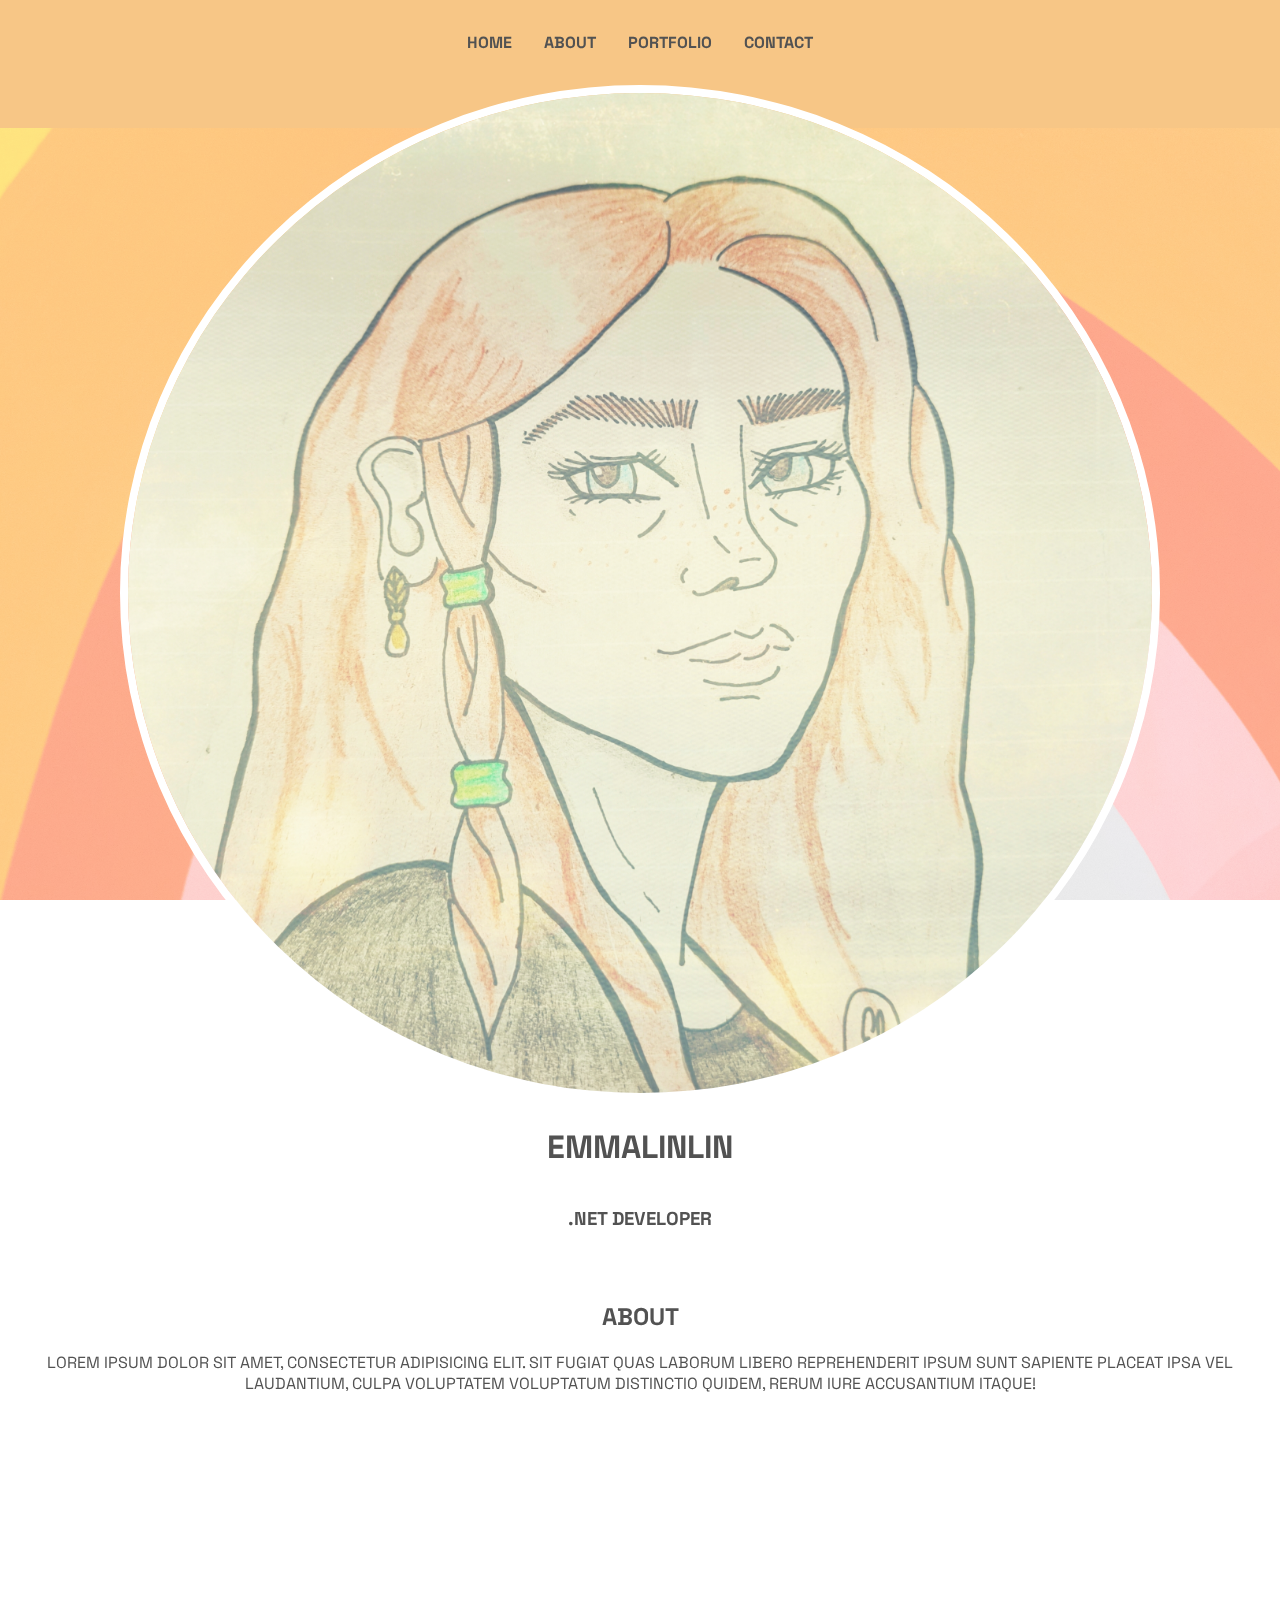
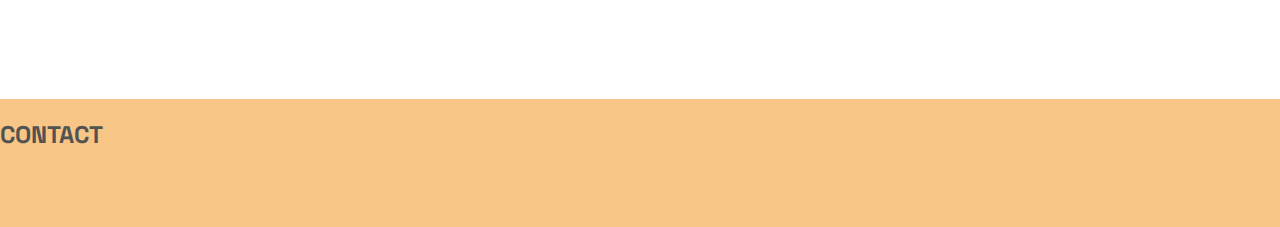
==== index.html @ 0d3c0215 "first commit" ====
<!DOCTYPE html>
<html lang="en">
<head>
    <meta charset="UTF-8">
    <meta http-equiv="X-UA-Compatible" content="IE=edge">
    <meta name="viewport" content="width=device-width, initial-scale=1.0">
    <link rel="stylesheet" href="css/stylesheet.css" />
    <title>Portfolio</title>

</head>
<body>
    <div class ="wallpaper__wrapper"></div>

    <!--Header-->
    <header>
        <div class = "header__bg"></div>

            <nav class="main__nav">
                <ul>
                    <li><a href="index.html">Home</a></li>
                    <li><a href="about.html">About</a></li>
                    <li><a href="portfolio.html">Portfolio</a></li>
                    <li><a href="contact.html">Contact</a></li>
                </ul>
            </nav>
        

        <div class="img__wrapper">
            <img 
            src="images/profile_img.jpg" 
            alt= "profile picture." 
            class ="header__img"/>
        </div>

        <div class="header__text">
            <h1>EmmaLinLin</h1>
            <h3>.NET Developer</h3>
        </div>
    </header>
    <!--Section-->
    <section class="about">
        <p>
            <h2>About</h2>
            Lorem ipsum dolor sit amet, consectetur adipisicing elit. 
            Sit fugiat quas laborum libero reprehenderit ipsum sunt sapiente 
            placeat ipsa vel laudantium, culpa voluptatem voluptatum distinctio quidem, 
            rerum iure accusantium itaque!
        </p>
    </section>

    <footer>
        <div class ="footer__wrapper">
            <h2>Contact</h2>

        </div>
    </footer>
    
</body>
</html>
---- css/stylesheet.css ----
@import url('https://fonts.googleapis.com/css2?family=Space+Grotesk:wght@400;700&display=swap');

:root{
--clr-primary: rgb(255, 255, 255);
--clr-primary-dark: rgb(82, 82, 82);
--clr-secondary-light: rgb(247, 198, 134);
--clr-accent: rgba(239, 255, 9, 0.705);
}

body{
    margin: 0;
    padding: 0;
    font-family: 'Space Grotesk', sans-serif;
    text-transform: uppercase;
    color:var(--clr-primary-dark);
}

.header__bg{
    background-color: var(--clr-secondary-light);
    position: absolute;
    height: 8rem;
    width: 100%;
    z-index: -1;
}

/* fetched from: https://unsplash.com/photos/wHddViTmSvA */
.wallpaper__wrapper{
    background: url("../images/wallpaper.jpg");
    background-size: cover;
    width: 100%;
    height: 100vh;
    margin: 0 auto;
    z-index: -10;
    opacity: 0.5;
    position: fixed;
}

.img__wrapper {
    width: max-content;
    margin: 0 auto;
  }

.header__img{
    width:80vw;
    height:auto;
    border-radius: 50%;
    border: 0.5em solid var(--clr-primary);
}

.header__text{
    display:flex;
    flex-direction: column;
    text-align:center;
}

.main__nav ul{
    margin: 0;
    padding: 0;
    list-style-type: none;
}

.main__nav{
    padding: 2em 2em;
}
.main__nav ul {
    display: flex;
    justify-content: center;
    gap: 2em;
  }

 a {
    color: var(--clr-primary-dark);
    font-weight: bold;
    text-decoration: none;
  }

 a:hover, a:focus {
    color: var(--clr-accent);
    cursor: pointer;
}

.about{
    display:flex;
    flex-direction:column;
    text-align: center;
    padding: 0;
    margin: 0;
    height: 50vh;
    width: 100%;
}

.portfolio{
    display:flex;
    flex-direction:column;
    text-align: center;
    padding: 0;
    margin: 0;
    height: 50vh;
    width: 100%;
}

.gameplay{
    text-align: center;
}

#game{
    margin:auto;
    width:500px;
    height: 200px;
    border: 1px solid black;
}

#character{
    width:20px;
    height:50px;
    background-color:black;
    position:relative;
    top:150px;
}

#block{
    width:20px;
    height:20px;
    background-color:black;
    position:relative;
    top:130px;
    left:480px;
    animation: block 1s;
}
@keyframes block{
    0%{left:480px;}
    100%{left:-40px;}
}

.footer__wrapper{
    background-color: var(--clr-secondary-light);
    position: absolute;
    height: 8rem;
    width: 100%;
}
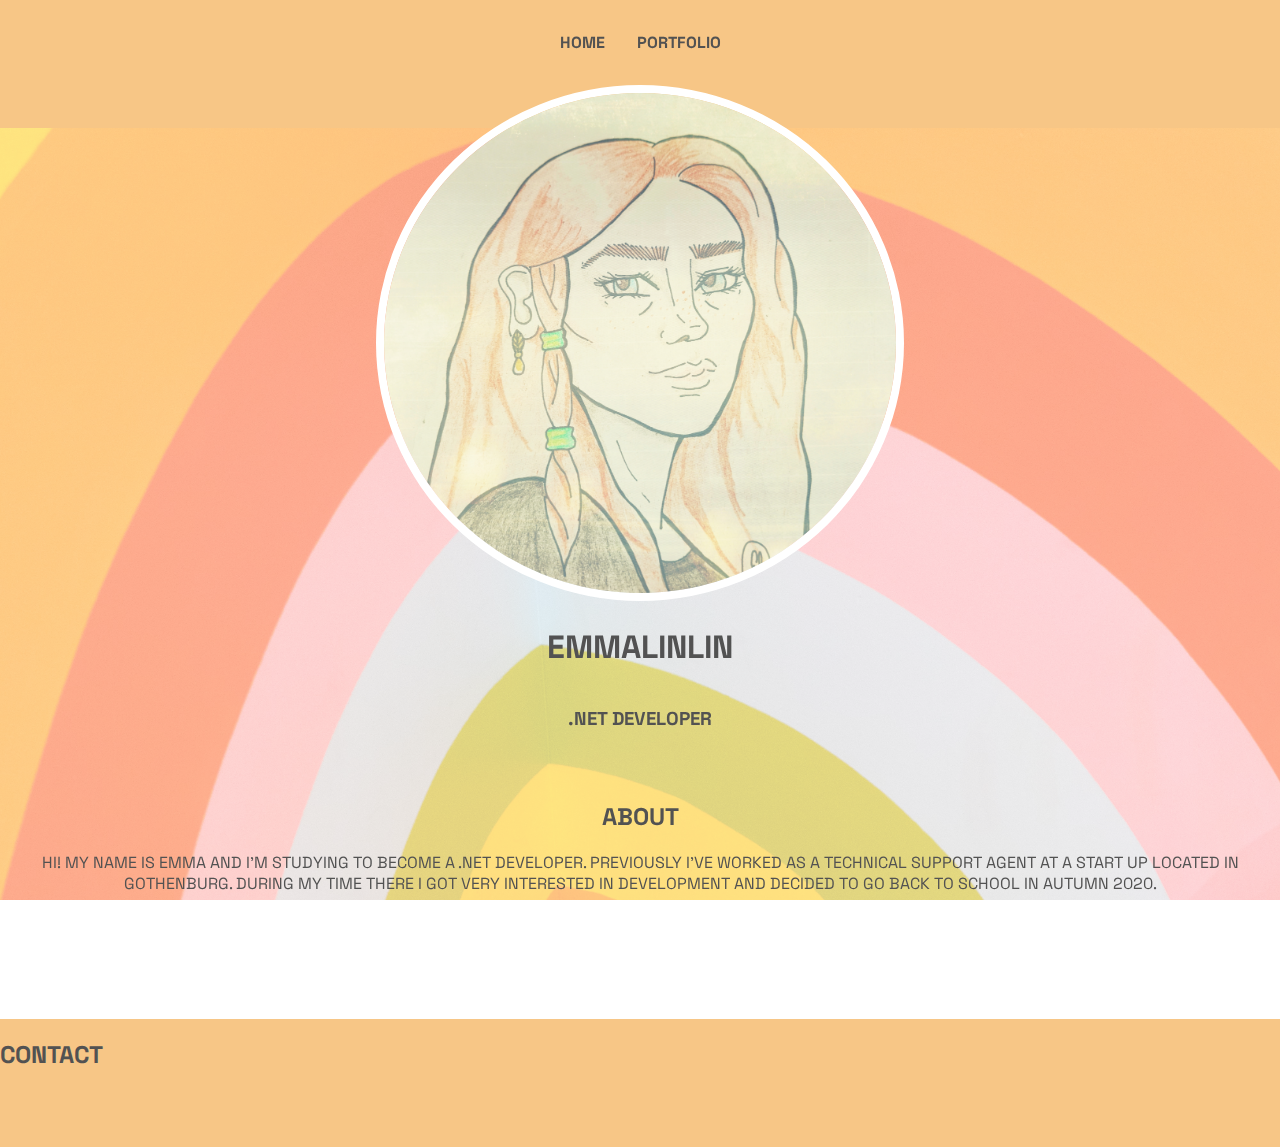
==== commit 65ddb103: "Completed portfolio, adjusted text" ====
--- a/index.html
+++ b/index.html
@@ -18,9 +18,7 @@
             <nav class="main__nav">
                 <ul>
                     <li><a href="index.html">Home</a></li>
-                    <li><a href="about.html">About</a></li>
                     <li><a href="portfolio.html">Portfolio</a></li>
-                    <li><a href="contact.html">Contact</a></li>
                 </ul>
             </nav>
         
@@ -41,10 +39,9 @@
     <section class="about">
         <p>
             <h2>About</h2>
-            Lorem ipsum dolor sit amet, consectetur adipisicing elit. 
-            Sit fugiat quas laborum libero reprehenderit ipsum sunt sapiente 
-            placeat ipsa vel laudantium, culpa voluptatem voluptatum distinctio quidem, 
-            rerum iure accusantium itaque!
+            Hi! My name is Emma and I'm studying to become a .NET developer.
+            Previously I've worked as a technical support agent at a start up 
+            located in Gothenburg. During my time there I got very interested in development and decided to go back to school in autumn 2020.
         </p>
     </section>
 
--- a/css/stylesheet.css
+++ b/css/stylesheet.css
@@ -47,6 +47,13 @@
     border: 0.5em solid var(--clr-primary);
 }
 
+@media screen and (min-width:768px){
+    .header__img{
+        width:40vw;
+        height:auto;
+    }
+}
+
 .header__text{
     display:flex;
     flex-direction: column;
@@ -85,18 +92,27 @@
     text-align: center;
     padding: 0;
     margin: 0;
-    height: 50vh;
+    height: 30vh;
     width: 100%;
+}
+
+.p-5{
+    display:flex;
+    flex-direction:column;
+    align-items: center;
+    text-align:center;
 }
 
 .portfolio{
     display:flex;
     flex-direction:column;
     text-align: center;
-    padding: 0;
     margin: 0;
-    height: 50vh;
     width: 100%;
+}
+
+.gametext{
+    margin:0;
 }
 
 .gameplay{
@@ -117,6 +133,15 @@
     position:relative;
     top:150px;
 }
+.animate{
+    animation: jump 1500ms;
+}
+@keyframes jump{
+    0%{top:150px;}
+    50%{top:100px;}
+    80%{top: 150px;}
+    100%{top:150px;}
+}
 
 #block{
     width:20px;
@@ -125,7 +150,7 @@
     position:relative;
     top:130px;
     left:480px;
-    animation: block 1s;
+    animation: block 2s infinite linear;
 }
 @keyframes block{
     0%{left:480px;}
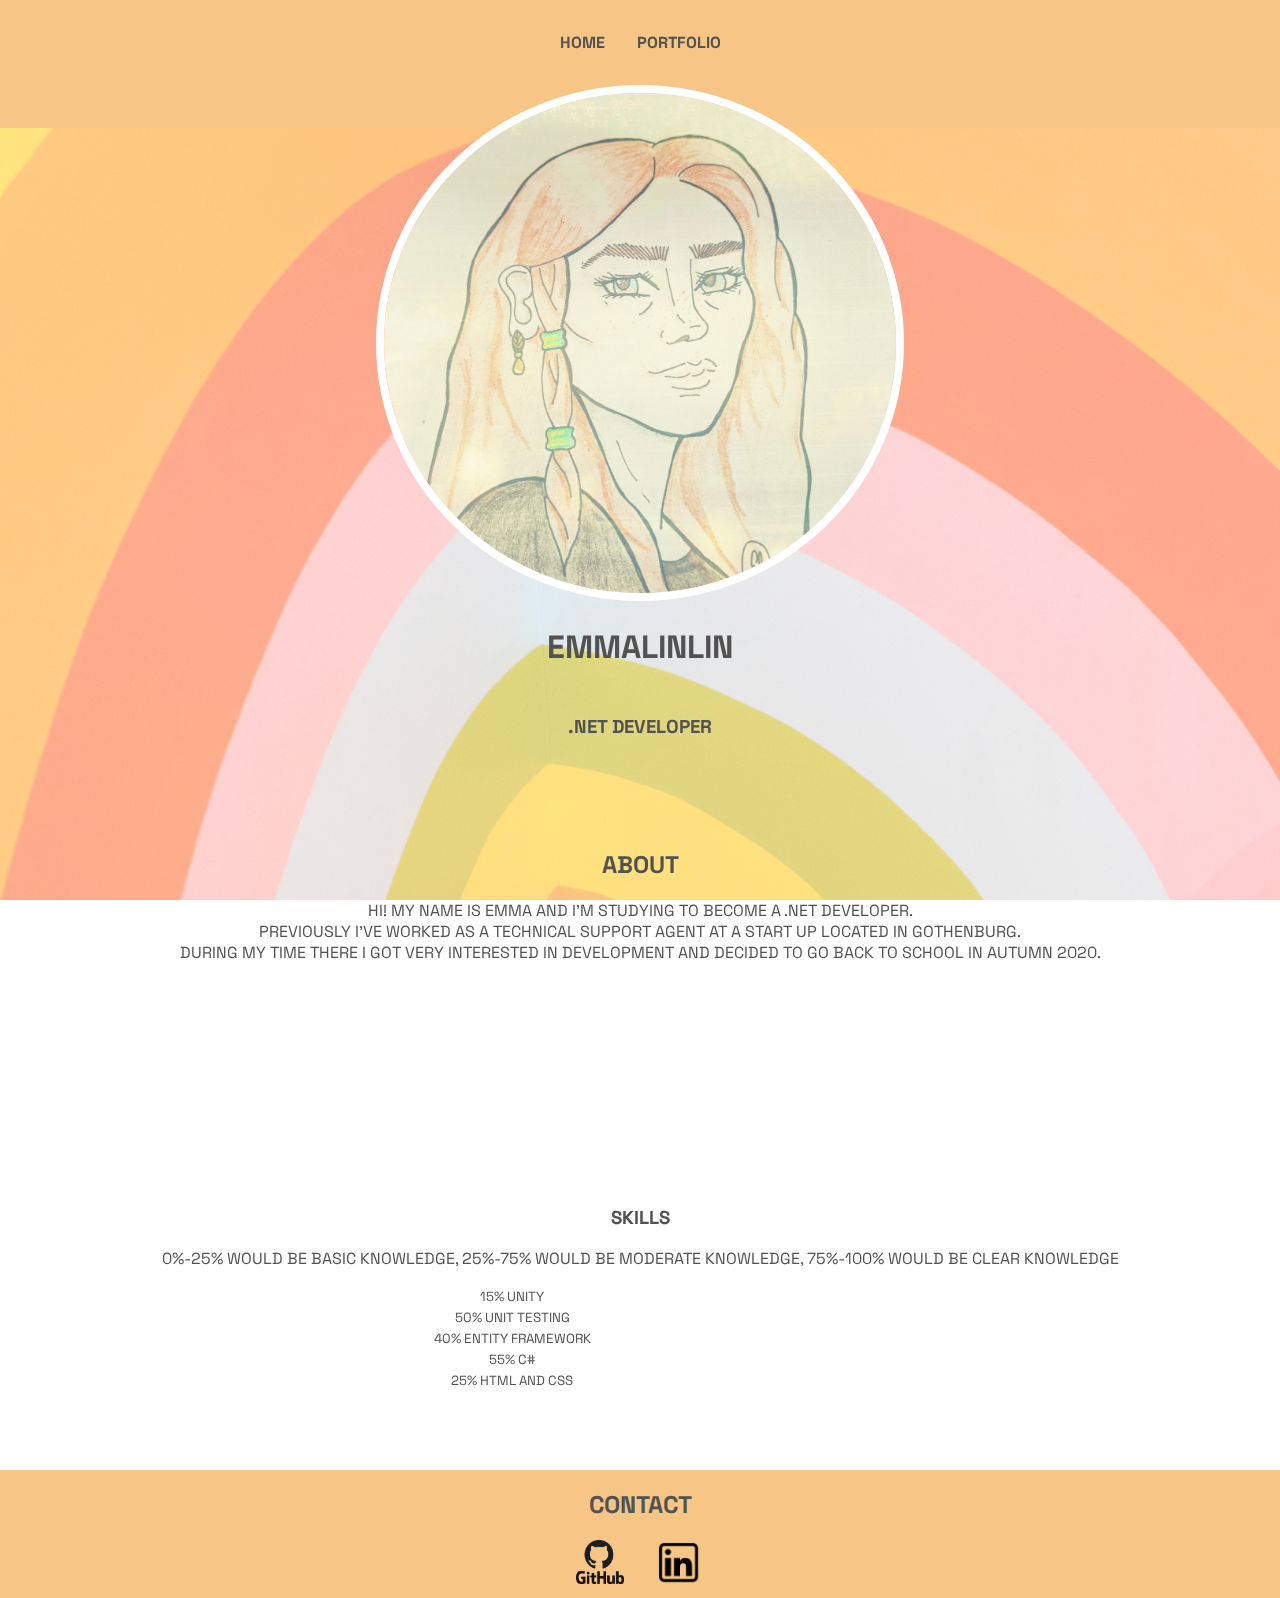
==== commit 46e1816c: "Final touches, added progress bar" ====
--- a/index.html
+++ b/index.html
@@ -4,6 +4,7 @@
     <meta charset="UTF-8">
     <meta http-equiv="X-UA-Compatible" content="IE=edge">
     <meta name="viewport" content="width=device-width, initial-scale=1.0">
+    <link href="https://cdn.jsdelivr.net/npm/bootstrap@5.1.0/dist/css/bootstrap.min.css" rel="stylesheet" integrity="sha384-KyZXEAg3QhqLMpG8r+8fhAXLRk2vvoC2f3B09zVXn8CA5QIVfZOJ3BCsw2P0p/We" crossorigin="anonymous">
     <link rel="stylesheet" href="css/stylesheet.css" />
     <title>Portfolio</title>
 
@@ -22,7 +23,6 @@
                 </ul>
             </nav>
         
-
         <div class="img__wrapper">
             <img 
             src="images/profile_img.jpg" 
@@ -35,22 +35,60 @@
             <h3>.NET Developer</h3>
         </div>
     </header>
+
     <!--Section-->
     <section class="about">
         <p>
             <h2>About</h2>
-            Hi! My name is Emma and I'm studying to become a .NET developer.
-            Previously I've worked as a technical support agent at a start up 
-            located in Gothenburg. During my time there I got very interested in development and decided to go back to school in autumn 2020.
+            <span>Hi! My name is Emma and I'm studying to become a .NET developer.</span>
+            <span>Previously I've worked as a technical support agent at a start up 
+            located in Gothenburg.</span> 
+            <span>During my time there I got very interested in development and decided to go back to school in autumn 2020.</span>
         </p>
     </section>
 
+    <!--Progress Bootstrap-->
+    <div class="progress__bar">
+        <h3 class="skills">Skills</h3>
+        <p>0%-25% would be basic knowledge, 25%-75% would be moderate knowledge, 75%-100% would be clear knowledge</p>
+
+    <div class="progress mx-auto">
+        <div class="progress-bar bg-dark" role="progressbar" style="width: 15%" aria-valuenow="25" aria-valuemin="0" aria-valuemax="100"></div>
+        <small class="justify-content-center d-flex position-absolute w-80 text-white">15% Unity</small>
+      </div>
+      <div class="progress mx-auto">
+        <div class="progress-bar bg-secondary" role="progressbar" style="width: 50%" aria-valuenow="50" aria-valuemin="0" aria-valuemax="100"></div>
+        <small class="justify-content-center d-flex position-absolute w-80 text-white">50% Unit Testing</small>
+      </div>
+      <div class="progress mx-auto">
+        <div class="progress-bar bg-dark" role="progressbar" style="width: 40%" aria-valuenow="75" aria-valuemin="0" aria-valuemax="100"></div>
+        <small class="justify-content-center d-flex position-absolute w-80 text-white">40% Entity Framework</small>
+      </div>
+      <div class="progress mx-auto">
+        <div class="progress-bar bg-secondary" role="progressbar" style="width: 55%" aria-valuenow="100" aria-valuemin="0" aria-valuemax="100"></div>
+        <small class="justify-content-center d-flex position-absolute w-80 text-white">55% C#</small>
+      </div>
+      <div class="progress mx-auto">
+        <div class="progress-bar bg-dark" role="progressbar" style="width: 25%" aria-valuenow="50" aria-valuemin="0" aria-valuemax="100"></div>
+        <small class="justify-content-center d-flex position-absolute w-80 text-white">25% HTML and CSS</small>
+      </div>
+    </div>
+
+    <!--footer-->
     <footer>
         <div class ="footer__wrapper">
             <h2>Contact</h2>
-
+            <div class="icons">
+                <a href="https://github.com/Emma-LinLin" target="_blank">
+                    <img src="images/github_PNG19.png" alt= "github logo" class ="github__logo"/>
+                </a>
+                <a href="https://www.linkedin.com/" target="_blank">
+                    <img src="images/linkedin-png-linkedin-icon-1600.png" alt= "linkedin logo." class ="linkedin__logo"/>
+                </a>
+            </div>
         </div>
     </footer>
     
+    <script src="https://cdn.jsdelivr.net/npm/bootstrap@5.1.0/dist/js/bootstrap.bundle.min.js" integrity="sha384-U1DAWAznBHeqEIlVSCgzq+c9gqGAJn5c/t99JyeKa9xxaYpSvHU5awsuZVVFIhvj" crossorigin="anonymous"></script>
 </body>
 </html>--- a/css/stylesheet.css
+++ b/css/stylesheet.css
@@ -4,7 +4,7 @@
 --clr-primary: rgb(255, 255, 255);
 --clr-primary-dark: rgb(82, 82, 82);
 --clr-secondary-light: rgb(247, 198, 134);
---clr-accent: rgba(239, 255, 9, 0.705);
+--clr-accent: rgba(236, 253, 0, 0.932);
 }
 
 body{
@@ -58,6 +58,7 @@
     display:flex;
     flex-direction: column;
     text-align:center;
+    gap:0.5em;
 }
 
 .main__nav ul{
@@ -90,10 +91,27 @@
     display:flex;
     flex-direction:column;
     text-align: center;
-    padding: 0;
+    padding-top: 2.5rem;
+    padding-bottom: 2.5rem;
     margin: 0;
     height: 30vh;
-    width: 100%;
+    width:100%;
+}
+
+.about p span{
+    display: block;
+}
+
+.progress__bar{
+    text-align:center;
+    padding-top: 5rem;
+    padding-bottom: 5rem;
+    margin:0;
+}
+
+.progress{
+    width: 80%;
+    margin:0;
 }
 
 .p-5{
@@ -159,7 +177,24 @@
 
 .footer__wrapper{
     background-color: var(--clr-secondary-light);
+    text-align:center;
     position: absolute;
     height: 8rem;
     width: 100%;
+}
+
+.github__logo{
+    width:3rem;
+    height:auto;
+}
+
+.linkedin__logo{
+    width:3rem;
+    height:auto;
+}
+
+.icons{
+    display:flex;
+    justify-content:center;
+    gap:2em;
 }